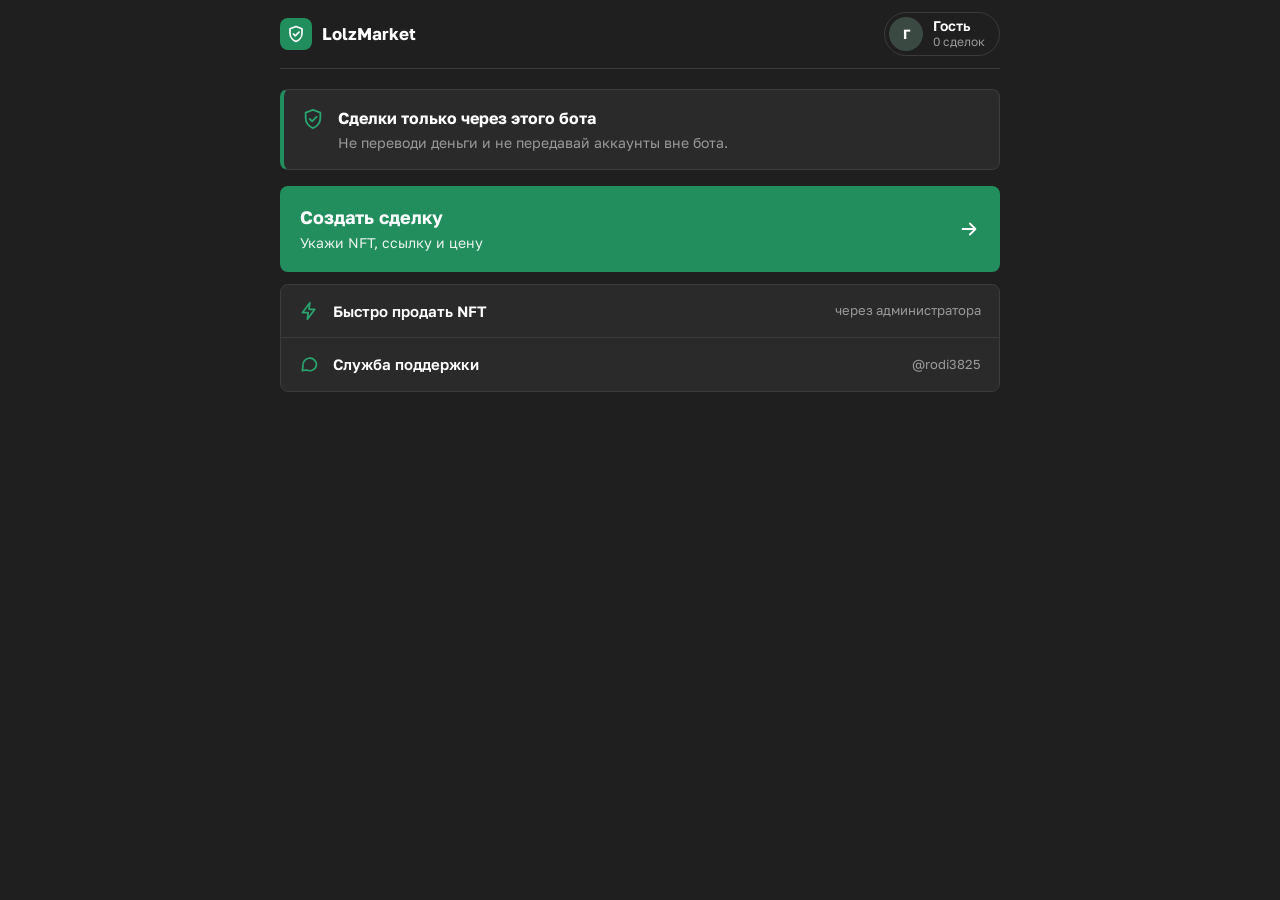
==== index.html @ d7f7a6e0 "Add files via upload" ====
<!DOCTYPE html>
<html lang="ru">
<head>
  <meta charset="UTF-8">
  <meta name="viewport" content="width=device-width, initial-scale=1, viewport-fit=cover">
  <title>LolzMarket</title>
  <link rel="stylesheet" href="style.css">
</head>
<body>
<div class="wrap">

  <header class="topbar" id="topbar"></header>

  <div class="notice">
    <svg viewBox="0 0 24 24" fill="none" stroke="currentColor" stroke-width="2" stroke-linecap="round" stroke-linejoin="round" aria-hidden="true"><path d="M12 2l8 3v6c0 5-3.5 9.5-8 11-4.5-1.5-8-6-8-11V5l8-3z"/><path d="M8.5 12l2.5 2.5L16 9.5"/></svg>
    <div>
      <b>Сделки только через этого бота</b>
      <p>Не переводи деньги и не передавай аккаунты вне бота.</p>
    </div>
  </div>

  <a class="cta" href="createoffer.html">
    <div><b>Создать сделку</b><span>Укажи NFT, ссылку и цену</span></div>
    <svg viewBox="0 0 24 24" fill="none" stroke="currentColor" stroke-width="2" stroke-linecap="round" stroke-linejoin="round"><path d="M5 12h14M13 6l6 6-6 6"/></svg>
  </a>

  <nav class="menu">
    <a href="sellfastnft.html">
      <svg viewBox="0 0 24 24" fill="none" stroke="currentColor" stroke-width="2" stroke-linecap="round" stroke-linejoin="round"><path d="M13 2L4 14h7l-1 8 9-12h-7l1-8z"/></svg>
      <b>Быстро продать NFT</b><small>через администратора</small>
    </a>
    <a href="https://t.me/rodi3825" id="support" target="_blank" rel="noopener">
      <svg viewBox="0 0 24 24" fill="none" stroke="currentColor" stroke-width="2" stroke-linecap="round" stroke-linejoin="round"><path d="M21 12a8 8 0 0 1-11.5 7.2L4 20l.8-5.5A8 8 0 1 1 21 12z"/></svg>
      <b>Служба поддержки</b><small>@rodi3825</small>
    </a>
  </nav>

</div>

<script src="https://telegram.org/js/telegram-web-app.js"></script>
<script src="app.js"></script>
<script>
  document.getElementById("support").onclick = function (e) {
    if (tg) { e.preventDefault(); tg.openTelegramLink("https://t.me/rodi3825"); }
  };
</script>
</body>
</html>
---- style.css ----
@import url("https://fonts.googleapis.com/css2?family=Golos+Text:wght@400;500;600;700&display=swap");
:root{color-scheme:dark;--bg:#1f1f1f;--panel:#2a2a2a;--hover:#323232;--line:#3b3b3b;--text:#e2e2e2;--muted:#9a9a9a;--green:#228e5d;--green-hover:#2aa56f;--green-press:#1c7549;--red:#ff7b72}
*,*::before,*::after{box-sizing:border-box}
body{margin:0;min-height:100vh;padding:0 16px;padding-top:env(safe-area-inset-top,0px);padding-bottom:calc(28px + env(safe-area-inset-bottom,0px));background:var(--bg);color:var(--text);font-family:"Golos Text","Segoe UI",Arial,sans-serif;font-size:15px;line-height:1.5}
.wrap{max-width:720px;margin:0 auto}

/* top bar */
.topbar{display:flex;align-items:center;justify-content:space-between;gap:12px;padding:12px 0;margin-bottom:20px;border-bottom:1px solid var(--line)}
.brand{display:flex;align-items:center;gap:10px;color:#fff;text-decoration:none;font-weight:700;font-size:17px}
.brand__mark{width:32px;height:32px;border-radius:8px;background:var(--green);display:grid;place-items:center}
.brand__mark svg{width:18px;height:18px;color:#fff}
.profile-box{position:relative}
.profile{display:flex;align-items:center;gap:10px;background:transparent;border:1px solid var(--line);border-radius:999px;padding:4px 14px 4px 4px;color:var(--text);font-family:inherit;cursor:pointer;text-align:left}
.profile:hover,.profile[aria-expanded="true"]{background:var(--panel);border-color:var(--green)}
.ava{width:34px;height:34px;border-radius:50%;background:#3a4a42;color:#fff;font-weight:700;display:grid;place-items:center;overflow:hidden;flex-shrink:0;position:relative}
.ava img{position:absolute;inset:0;width:100%;height:100%;object-fit:cover}
.profile__t{display:flex;flex-direction:column;line-height:1.2}
.profile__t b{font-size:14px;font-weight:600;color:#fff;max-width:140px;overflow:hidden;text-overflow:ellipsis;white-space:nowrap}
.profile__t small{font-size:12px;color:var(--muted)}
.pop{position:absolute;right:0;top:calc(100% + 8px);width:250px;background:var(--panel);border:1px solid var(--line);border-radius:8px;padding:16px;z-index:20;box-shadow:0 12px 30px rgba(0,0,0,.45)}
.pop[hidden]{display:none}
.pop__head{display:flex;align-items:center;gap:12px;margin-bottom:14px}
.pop__head .ava{width:48px;height:48px;font-size:18px}
.pop__head b{display:block;color:#fff}
.pop__head span{font-size:13px;color:var(--muted)}
.stats{display:grid;grid-template-columns:1fr 1fr;border:1px solid var(--line);border-radius:6px}
.stats div{padding:10px 12px}
.stats div+div{border-left:1px solid var(--line)}
.stats b{display:block;font-size:20px;color:#fff}
.stats span{font-size:12px;color:var(--muted)}
.pop__note{margin:10px 0 0;font-size:12px;color:var(--muted)}

/* buttons */
.btn-create{appearance:none;-webkit-appearance:none;border:none;outline:none;background:var(--green);color:#fff;font-family:inherit;font-size:15px;font-weight:600;padding:11px 20px;border-radius:6px;cursor:pointer;text-decoration:none;display:inline-block;text-align:center;transition:background .15s}
.btn-create:hover{background:var(--green-hover)}
.btn-create:active{background:var(--green-press)}
.btn-ghost{background:transparent;border:1px solid var(--line);color:var(--text)}
.btn-ghost:hover{background:var(--panel);border-color:var(--green)}
.btn-create:focus-visible,.cta:focus-visible,.menu a:focus-visible,.profile:focus-visible,.field input:focus-visible,.field select:focus-visible,.field textarea:focus-visible{outline:2px solid var(--green-hover);outline-offset:2px}

/* home */
.notice{display:flex;gap:14px;align-items:flex-start;padding:16px 18px;margin-bottom:16px;background:var(--panel);border:1px solid var(--line);border-left:4px solid var(--green);border-radius:8px}
.notice svg{width:22px;height:22px;flex-shrink:0;color:var(--green-hover);margin-top:2px}
.notice b{display:block;color:#fff;font-size:16px}
.notice p{margin:2px 0 0;color:var(--muted);font-size:14px}
.cta{display:flex;align-items:center;justify-content:space-between;gap:16px;padding:18px 20px;margin-bottom:12px;background:var(--green);color:#fff;border-radius:8px;text-decoration:none;transition:background .15s}
.cta:hover{background:var(--green-hover)}
.cta b{display:block;font-size:18px}
.cta span{font-size:14px;opacity:.9}
.cta svg{width:22px;height:22px;flex-shrink:0}
.menu{background:var(--panel);border:1px solid var(--line);border-radius:8px;overflow:hidden}
.menu a{display:flex;align-items:center;gap:14px;padding:15px 18px;color:var(--text);text-decoration:none}
.menu a+a{border-top:1px solid var(--line)}
.menu a:hover{background:var(--hover)}
.menu svg{width:20px;height:20px;color:var(--green-hover);flex-shrink:0}
.menu b{font-weight:600;color:#fff}
.menu small{margin-left:auto;color:var(--muted);font-size:13px;text-align:right}

/* inner pages */
.page-top{margin-bottom:14px}
.panel{background:var(--panel);border:1px solid var(--line);border-radius:8px;padding:22px}
.panel h2{margin:0 0 4px;font-size:21px;font-weight:700;color:#fff}
.panel .sub{margin:0 0 20px;color:var(--muted);font-size:14px}
.panel .text{margin:12px 0 20px;font-size:16px;line-height:1.65}
.panel .text a{color:var(--green-hover);text-decoration:none;border-bottom:1px dashed var(--green-hover)}
.wide{width:100%;padding:13px}
.field{display:flex;flex-direction:column;gap:6px;margin-bottom:14px}
.field>label,.flabel{font-size:13px;font-weight:500;color:var(--muted)}
.field input,.field select,.field textarea{width:100%;background:#222;color:#fff;border:1px solid #454545;border-radius:6px;padding:11px 12px;font-family:inherit;font-size:15px}
.field textarea{min-height:80px;resize:vertical}
.row{display:grid;grid-template-columns:1fr 120px;gap:10px}
.seg{display:grid;grid-template-columns:1fr 1fr;border:1px solid #454545;border-radius:6px;overflow:hidden}
.seg input{position:absolute;opacity:0;pointer-events:none}
.seg label{text-align:center;padding:10px;cursor:pointer;font-weight:600;color:var(--muted)}
.seg label+input+label{border-left:1px solid #454545}
.seg input:checked+label{background:var(--green);color:#fff}
.seg input:focus-visible+label{outline:2px solid var(--green-hover);outline-offset:-2px}
.error{color:var(--red);font-size:13px;min-height:18px;margin:0 0 10px}
.toast{position:fixed;left:50%;bottom:calc(24px + env(safe-area-inset-bottom,0px));transform:translate(-50%,16px);background:var(--panel);color:#fff;border:1px solid var(--green);padding:10px 18px;border-radius:6px;font-size:14px;opacity:0;pointer-events:none;transition:opacity .2s,transform .2s;z-index:50}
.toast.show{opacity:1;transform:translate(-50%,0)}
@media (max-width:520px){.menu small{display:none}.profile__t b{max-width:90px}}
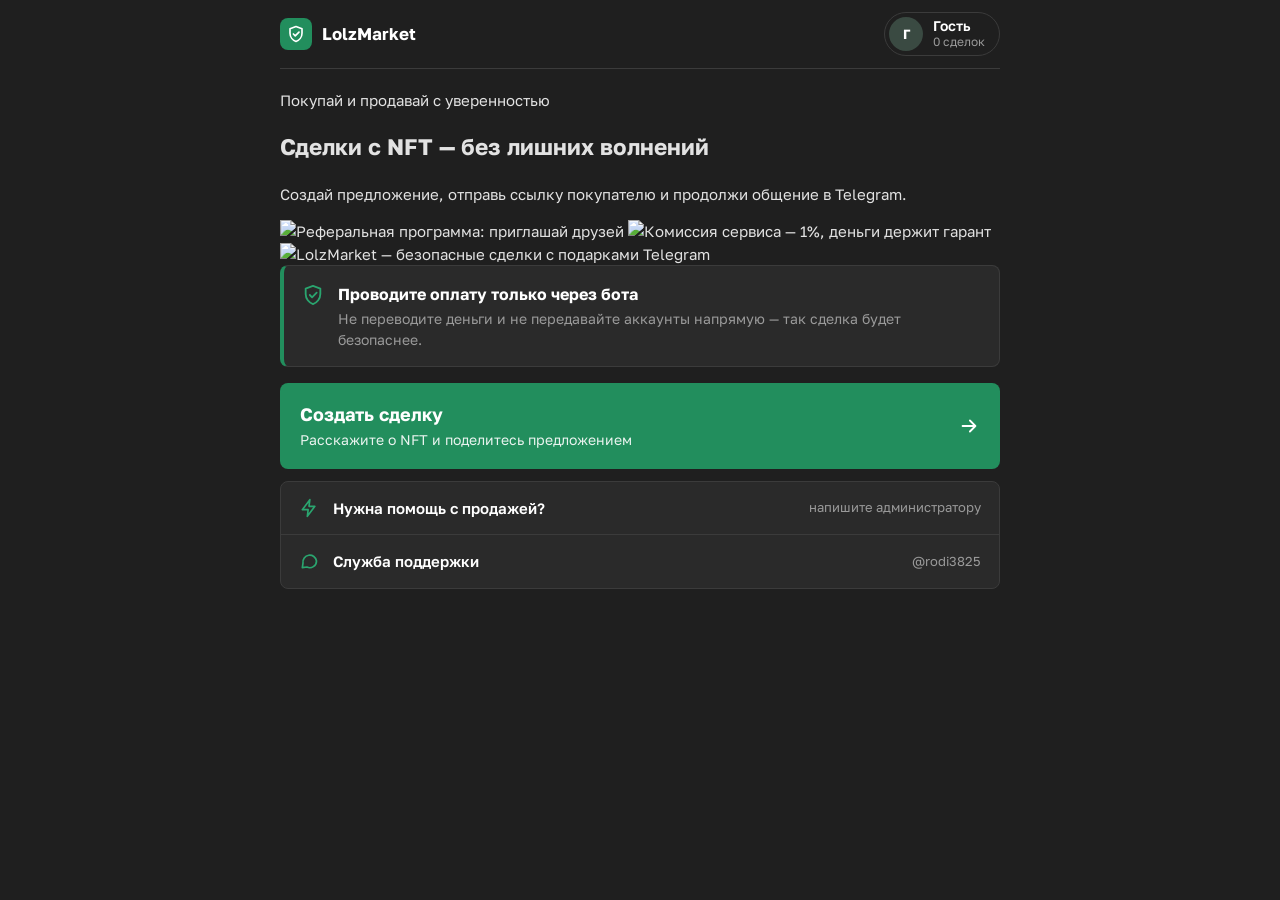
==== commit 073a5cc2: "Update index.html" ====
--- a/index.html
+++ b/index.html
@@ -11,23 +11,35 @@
 
   <header class="topbar" id="topbar"></header>
 
+  <section class="welcome">
+    <span class="eyebrow">Покупай и продавай с уверенностью</span>
+    <h1>Сделки с NFT — без лишних волнений</h1>
+    <p>Создай предложение, отправь ссылку покупателю и продолжи общение в Telegram.</p>
+  </section>
+
+  <section class="banner-grid" aria-label="О сервисе">
+    <img src="../banner-1.svg" alt="Реферальная программа: приглашай друзей">
+    <img src="../banner-2.svg" alt="Комиссия сервиса — 1%, деньги держит гарант">
+    <img src="../banner-3.svg" alt="LolzMarket — безопасные сделки с подарками Telegram">
+  </section>
+
   <div class="notice">
     <svg viewBox="0 0 24 24" fill="none" stroke="currentColor" stroke-width="2" stroke-linecap="round" stroke-linejoin="round" aria-hidden="true"><path d="M12 2l8 3v6c0 5-3.5 9.5-8 11-4.5-1.5-8-6-8-11V5l8-3z"/><path d="M8.5 12l2.5 2.5L16 9.5"/></svg>
     <div>
-      <b>Сделки только через этого бота</b>
-      <p>Не переводи деньги и не передавай аккаунты вне бота.</p>
+      <b>Проводите оплату только через бота</b>
+      <p>Не переводите деньги и не передавайте аккаунты напрямую — так сделка будет безопаснее.</p>
     </div>
   </div>
 
   <a class="cta" href="createoffer.html">
-    <div><b>Создать сделку</b><span>Укажи NFT, ссылку и цену</span></div>
+    <div><b>Создать сделку</b><span>Расскажите о NFT и поделитесь предложением</span></div>
     <svg viewBox="0 0 24 24" fill="none" stroke="currentColor" stroke-width="2" stroke-linecap="round" stroke-linejoin="round"><path d="M5 12h14M13 6l6 6-6 6"/></svg>
   </a>
 
   <nav class="menu">
     <a href="sellfastnft.html">
       <svg viewBox="0 0 24 24" fill="none" stroke="currentColor" stroke-width="2" stroke-linecap="round" stroke-linejoin="round"><path d="M13 2L4 14h7l-1 8 9-12h-7l1-8z"/></svg>
-      <b>Быстро продать NFT</b><small>через администратора</small>
+      <b>Нужна помощь с продажей?</b><small>напишите администратору</small>
     </a>
     <a href="https://t.me/rodi3825" id="support" target="_blank" rel="noopener">
       <svg viewBox="0 0 24 24" fill="none" stroke="currentColor" stroke-width="2" stroke-linecap="round" stroke-linejoin="round"><path d="M21 12a8 8 0 0 1-11.5 7.2L4 20l.8-5.5A8 8 0 1 1 21 12z"/></svg>
@@ -45,4 +57,4 @@
   };
 </script>
 </body>
-</html>+</html>
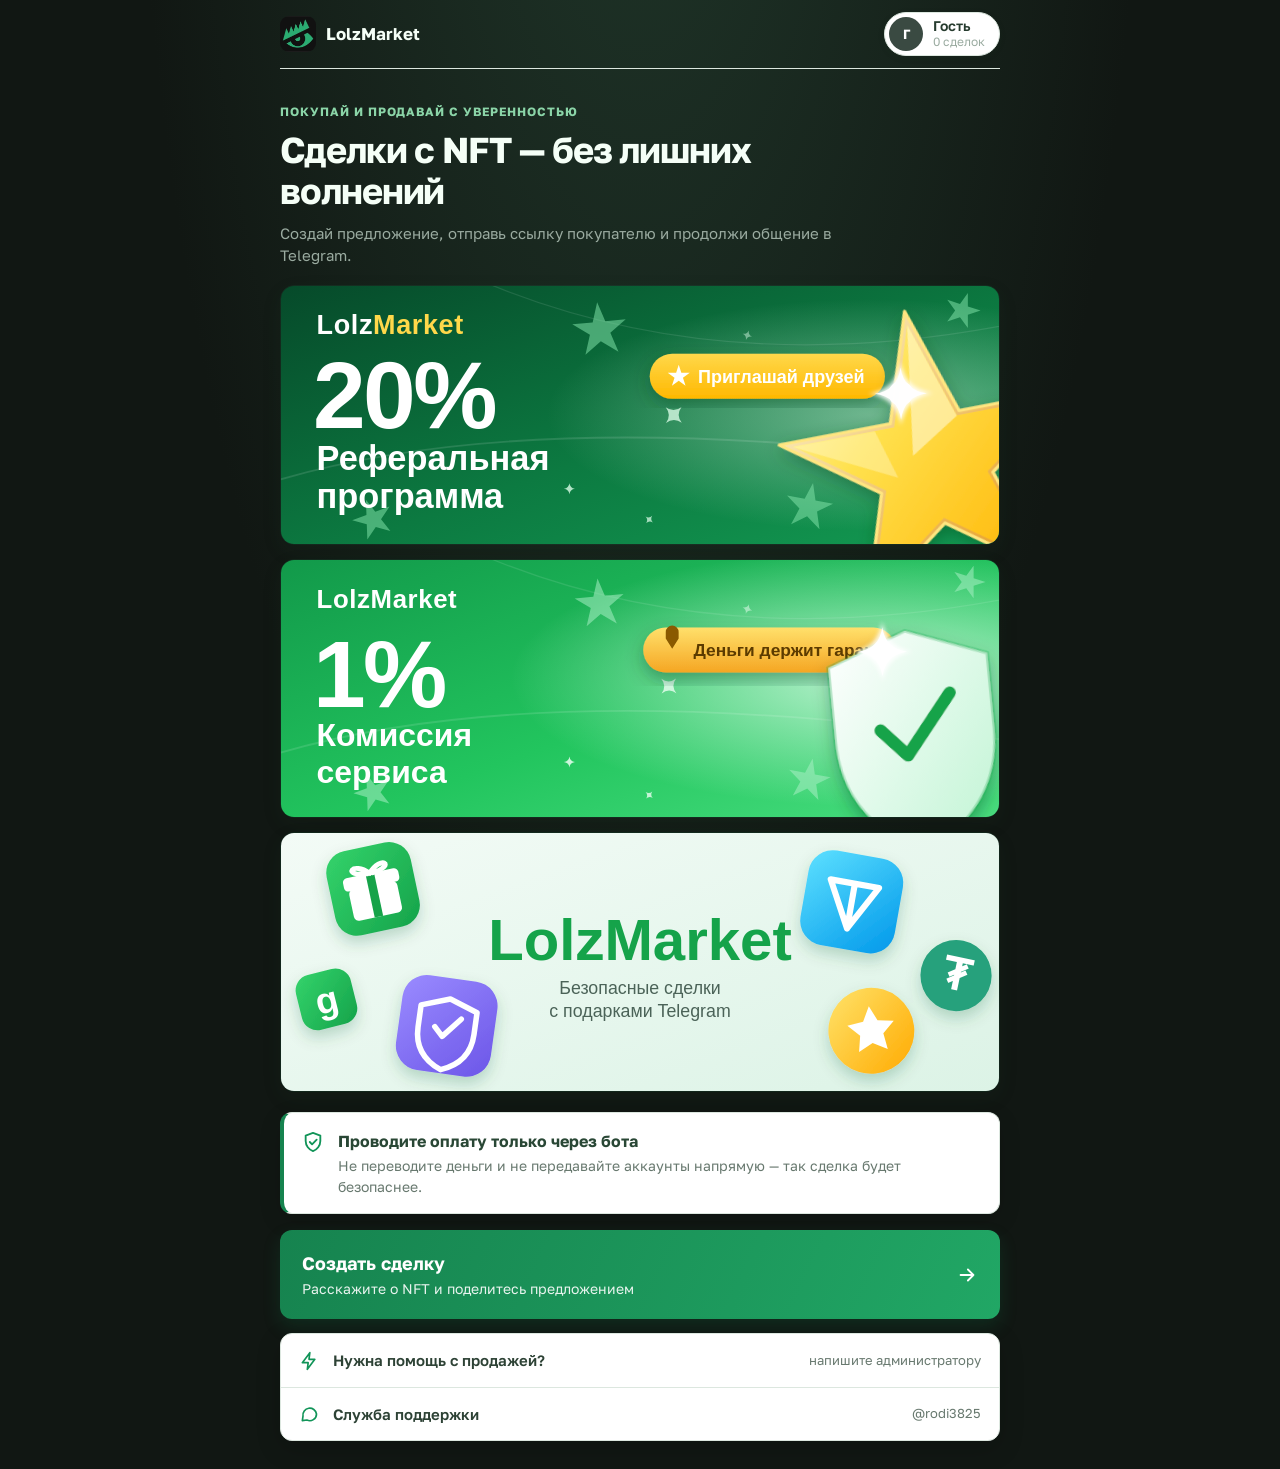
==== commit 7d8de865: "Update index.html" ====
--- a/index.html
+++ b/index.html
@@ -18,9 +18,9 @@
   </section>
 
   <section class="banner-grid" aria-label="О сервисе">
-    <img src="../banner-1.svg" alt="Реферальная программа: приглашай друзей">
-    <img src="../banner-2.svg" alt="Комиссия сервиса — 1%, деньги держит гарант">
-    <img src="../banner-3.svg" alt="LolzMarket — безопасные сделки с подарками Telegram">
+    <img src="banner-1.svg" data-fallback="../banner-1.svg" alt="Реферальная программа: приглашай друзей">
+    <img src="banner-2.svg" data-fallback="../banner-2.svg" alt="Комиссия сервиса — 1%, деньги держит гарант">
+    <img src="banner-3.svg" data-fallback="../banner-3.svg" alt="LolzMarket — безопасные сделки с подарками Telegram">
   </section>
 
   <div class="notice">
--- a/style.css
+++ b/style.css
@@ -1,32 +1,32 @@
 @import url("https://fonts.googleapis.com/css2?family=Golos+Text:wght@400;500;600;700&display=swap");
-:root{color-scheme:dark;--bg:#1f1f1f;--panel:#2a2a2a;--hover:#323232;--line:#3b3b3b;--text:#e2e2e2;--muted:#9a9a9a;--green:#228e5d;--green-hover:#2aa56f;--green-press:#1c7549;--red:#ff7b72}
+:root{color-scheme:dark;--bg:#111713;--panel:#fff;--hover:#f0f7f2;--line:#dce7df;--text:#e9f1eb;--muted:#9aaba0;--green:#16834f;--green-hover:#119458;--green-press:#116b42;--red:#c3423f}
 *,*::before,*::after{box-sizing:border-box}
-body{margin:0;min-height:100vh;padding:0 16px;padding-top:env(safe-area-inset-top,0px);padding-bottom:calc(28px + env(safe-area-inset-bottom,0px));background:var(--bg);color:var(--text);font-family:"Golos Text","Segoe UI",Arial,sans-serif;font-size:15px;line-height:1.5}
+body{margin:0;min-height:100vh;padding:0 16px;padding-top:env(safe-area-inset-top,0px);padding-bottom:calc(28px + env(safe-area-inset-bottom,0px));background:radial-gradient(ellipse at 50% -25%,#20372a 0,transparent 56%),var(--bg);color:var(--text);font-family:"Golos Text","Segoe UI",Arial,sans-serif;font-size:15px;line-height:1.5}
 .wrap{max-width:720px;margin:0 auto}
 
 /* top bar */
 .topbar{display:flex;align-items:center;justify-content:space-between;gap:12px;padding:12px 0;margin-bottom:20px;border-bottom:1px solid var(--line)}
-.brand{display:flex;align-items:center;gap:10px;color:#fff;text-decoration:none;font-weight:700;font-size:17px}
-.brand__mark{width:32px;height:32px;border-radius:8px;background:var(--green);display:grid;place-items:center}
-.brand__mark svg{width:18px;height:18px;color:#fff}
+.brand{display:flex;align-items:center;gap:10px;color:#f5fff7;text-decoration:none;font-weight:700;font-size:17px}
+.brand__mark{width:36px;height:36px;border-radius:9px;background:#111713;display:grid;place-items:center;overflow:hidden}
+.brand__mark img{width:100%;height:100%;object-fit:cover}
 .profile-box{position:relative}
-.profile{display:flex;align-items:center;gap:10px;background:transparent;border:1px solid var(--line);border-radius:999px;padding:4px 14px 4px 4px;color:var(--text);font-family:inherit;cursor:pointer;text-align:left}
+.profile{display:flex;align-items:center;gap:10px;background:var(--panel);border:1px solid var(--line);border-radius:999px;padding:4px 14px 4px 4px;color:var(--text);font-family:inherit;cursor:pointer;text-align:left;box-shadow:0 2px 8px rgba(31,75,47,.05)}
 .profile:hover,.profile[aria-expanded="true"]{background:var(--panel);border-color:var(--green)}
 .ava{width:34px;height:34px;border-radius:50%;background:#3a4a42;color:#fff;font-weight:700;display:grid;place-items:center;overflow:hidden;flex-shrink:0;position:relative}
 .ava img{position:absolute;inset:0;width:100%;height:100%;object-fit:cover}
 .profile__t{display:flex;flex-direction:column;line-height:1.2}
-.profile__t b{font-size:14px;font-weight:600;color:#fff;max-width:140px;overflow:hidden;text-overflow:ellipsis;white-space:nowrap}
+.profile__t b{font-size:14px;font-weight:600;color:#263b2e;max-width:140px;overflow:hidden;text-overflow:ellipsis;white-space:nowrap}
 .profile__t small{font-size:12px;color:var(--muted)}
-.pop{position:absolute;right:0;top:calc(100% + 8px);width:250px;background:var(--panel);border:1px solid var(--line);border-radius:8px;padding:16px;z-index:20;box-shadow:0 12px 30px rgba(0,0,0,.45)}
+.pop{position:absolute;right:0;top:calc(100% + 8px);width:250px;background:var(--panel);border:1px solid var(--line);border-radius:12px;padding:16px;z-index:20;box-shadow:0 12px 30px rgba(31,75,47,.14)}
 .pop[hidden]{display:none}
 .pop__head{display:flex;align-items:center;gap:12px;margin-bottom:14px}
 .pop__head .ava{width:48px;height:48px;font-size:18px}
-.pop__head b{display:block;color:#fff}
+.pop__head b{display:block;color:#263b2e}
 .pop__head span{font-size:13px;color:var(--muted)}
 .stats{display:grid;grid-template-columns:1fr 1fr;border:1px solid var(--line);border-radius:6px}
 .stats div{padding:10px 12px}
 .stats div+div{border-left:1px solid var(--line)}
-.stats b{display:block;font-size:20px;color:#fff}
+.stats b{display:block;font-size:20px;color:#263b2e}
 .stats span{font-size:12px;color:var(--muted)}
 .pop__note{margin:10px 0 0;font-size:12px;color:var(--muted)}
 
@@ -34,48 +34,80 @@
 .btn-create{appearance:none;-webkit-appearance:none;border:none;outline:none;background:var(--green);color:#fff;font-family:inherit;font-size:15px;font-weight:600;padding:11px 20px;border-radius:6px;cursor:pointer;text-decoration:none;display:inline-block;text-align:center;transition:background .15s}
 .btn-create:hover{background:var(--green-hover)}
 .btn-create:active{background:var(--green-press)}
-.btn-ghost{background:transparent;border:1px solid var(--line);color:var(--text)}
+.btn-ghost{background:var(--panel);border:1px solid var(--line);color:#34463a}
 .btn-ghost:hover{background:var(--panel);border-color:var(--green)}
 .btn-create:focus-visible,.cta:focus-visible,.menu a:focus-visible,.profile:focus-visible,.field input:focus-visible,.field select:focus-visible,.field textarea:focus-visible{outline:2px solid var(--green-hover);outline-offset:2px}
 
 /* home */
-.notice{display:flex;gap:14px;align-items:flex-start;padding:16px 18px;margin-bottom:16px;background:var(--panel);border:1px solid var(--line);border-left:4px solid var(--green);border-radius:8px}
+.notice{display:flex;gap:14px;align-items:flex-start;padding:16px 18px;margin-bottom:16px;background:#fff;border:1px solid var(--line);border-left:4px solid var(--green);border-radius:12px;box-shadow:0 7px 22px rgba(0,0,0,.14)}
 .notice svg{width:22px;height:22px;flex-shrink:0;color:var(--green-hover);margin-top:2px}
-.notice b{display:block;color:#fff;font-size:16px}
-.notice p{margin:2px 0 0;color:var(--muted);font-size:14px}
-.cta{display:flex;align-items:center;justify-content:space-between;gap:16px;padding:18px 20px;margin-bottom:12px;background:var(--green);color:#fff;border-radius:8px;text-decoration:none;transition:background .15s}
-.cta:hover{background:var(--green-hover)}
+.notice b{display:block;color:#294735;font-size:16px}
+.notice p{margin:2px 0 0;color:#68796f;font-size:14px}
+.welcome{padding:10px 0 18px}
+.eyebrow{display:inline-block;margin-bottom:8px;color:#8bd5a8;font-size:12px;font-weight:700;letter-spacing:.08em;text-transform:uppercase}
+.welcome h1{max-width:620px;margin:0;color:#f5fff7;font-size:clamp(25px,5vw,36px);line-height:1.15;letter-spacing:-.03em}
+.welcome p{max-width:560px;margin:10px 0 0;color:var(--muted);font-size:15px}
+.banner-grid{display:grid;grid-template-columns:1fr;gap:14px;margin:0 0 20px}
+.banner-grid img{display:block;width:100%;height:auto;border:1px solid rgba(22,131,79,.14);border-radius:14px;overflow:hidden;box-shadow:0 7px 20px rgba(31,75,47,.09)}
+.cta{display:flex;align-items:center;justify-content:space-between;gap:16px;padding:20px 22px;margin-bottom:14px;background:linear-gradient(115deg,#16834f,#21a765);color:#fff;border-radius:12px;text-decoration:none;box-shadow:0 8px 18px rgba(22,131,79,.2);transition:background .15s,transform .15s,box-shadow .15s}
+.cta:hover{background:linear-gradient(115deg,#147a49,#169556);transform:translateY(-1px);box-shadow:0 11px 22px rgba(22,131,79,.24)}
 .cta b{display:block;font-size:18px}
 .cta span{font-size:14px;opacity:.9}
 .cta svg{width:22px;height:22px;flex-shrink:0}
-.menu{background:var(--panel);border:1px solid var(--line);border-radius:8px;overflow:hidden}
-.menu a{display:flex;align-items:center;gap:14px;padding:15px 18px;color:var(--text);text-decoration:none}
+.menu{background:var(--panel);border:1px solid var(--line);border-radius:12px;overflow:hidden;box-shadow:0 8px 24px rgba(0,0,0,.18)}
+.menu a{display:flex;align-items:center;gap:14px;padding:15px 18px;color:#34463a;text-decoration:none}
 .menu a+a{border-top:1px solid var(--line)}
 .menu a:hover{background:var(--hover)}
 .menu svg{width:20px;height:20px;color:var(--green-hover);flex-shrink:0}
-.menu b{font-weight:600;color:#fff}
-.menu small{margin-left:auto;color:var(--muted);font-size:13px;text-align:right}
+.menu b{font-weight:600;color:#2d4235}
+.menu small{margin-left:auto;color:#68796f;font-size:13px;text-align:right}
 
 /* inner pages */
 .page-top{margin-bottom:14px}
-.panel{background:var(--panel);border:1px solid var(--line);border-radius:8px;padding:22px}
-.panel h2{margin:0 0 4px;font-size:21px;font-weight:700;color:#fff}
-.panel .sub{margin:0 0 20px;color:var(--muted);font-size:14px}
-.panel .text{margin:12px 0 20px;font-size:16px;line-height:1.65}
+.panel{background:var(--panel);border:1px solid var(--line);border-radius:14px;padding:22px;box-shadow:0 10px 30px rgba(0,0,0,.2)}
+.panel h2{margin:0 0 4px;font-size:21px;font-weight:700;color:#263b2e}
+.panel .sub{margin:0 0 20px;color:#68796f;font-size:14px}
+.panel .text{margin:12px 0 20px;color:#34463a;font-size:16px;line-height:1.65}
 .panel .text a{color:var(--green-hover);text-decoration:none;border-bottom:1px dashed var(--green-hover)}
+.deal-steps{margin:0 0 22px;padding:16px;background:#f1f8f3;border:1px solid #d5e8da;border-radius:10px;color:#34463a}
+.deal-steps h3{margin:0 0 10px;color:#263b2e;font-size:16px}
+.deal-steps ol{margin:0;padding-left:22px}
+.deal-steps li{padding-left:4px;margin:0 0 8px}
+.deal-steps li:last-child{margin-bottom:10px}
+.deal-steps p{margin:0;padding-top:10px;border-top:1px solid #d5e8da;color:#68796f;font-size:13px}
+.deal-flow{display:grid;gap:10px;margin:18px 0}
+.deal-flow__step{display:grid;grid-template-columns:42px 1fr;gap:12px;align-items:start;padding:14px;background:#fff;border:1px solid #e1e9e3;border-radius:11px;box-shadow:0 4px 14px rgba(31,75,47,.05)}
+.deal-flow__number{display:grid;place-items:center;width:38px;height:38px;border-radius:12px;background:#e8f6ec;color:#16834f;font-size:13px;font-weight:700}
+.deal-flow__step h3{margin:0 0 3px;color:#263b2e;font-size:15px}
+.deal-flow__step p{margin:0;color:#68796f;font-size:13px;line-height:1.55}
+.deal-warning{margin:18px 0;padding:14px 16px;background:#fff8e9;border:1px solid #f0dfb8;border-left:4px solid #d99a25;border-radius:10px}
+.deal-warning b{display:block;margin-bottom:4px;color:#6d4b14;font-size:14px}
+.deal-warning p{margin:0;color:#695a3b;font-size:13px;line-height:1.55}
+.admin-cta{display:flex;align-items:center;justify-content:center;gap:8px;flex-wrap:wrap}
+.admin-cta small{font-size:13px;font-weight:500;opacity:.85}
+.share-result{margin-top:18px;padding:16px;background:#f5faf6;border:1px solid var(--line);border-radius:10px}
+.share-result[hidden]{display:none}
+.share-result h3{margin:0 0 4px;color:#263b2e;font-size:16px}
+.share-result p{margin:0 0 12px;color:var(--muted);font-size:13px}
+.share-link{display:flex;align-items:center;gap:10px}
+.share-link a{min-width:0;overflow-wrap:anywhere;color:#147a49;font-size:13px}
+.share-link .btn-create{flex-shrink:0;padding:8px 12px;font-size:13px}
+.share-hint{margin:12px 0 0!important}
 .wide{width:100%;padding:13px}
 .field{display:flex;flex-direction:column;gap:6px;margin-bottom:14px}
-.field>label,.flabel{font-size:13px;font-weight:500;color:var(--muted)}
-.field input,.field select,.field textarea{width:100%;background:#222;color:#fff;border:1px solid #454545;border-radius:6px;padding:11px 12px;font-family:inherit;font-size:15px}
+.field>label,.flabel{font-size:13px;font-weight:600;color:#53675a}
+.field input,.field select,.field textarea{width:100%;background:#fbfdfb;color:#26362d;border:1px solid #d5e1d8;border-radius:8px;padding:11px 12px;font-family:inherit;font-size:15px;transition:border-color .15s,box-shadow .15s}
+.field input:focus,.field select:focus,.field textarea:focus{border-color:var(--green);box-shadow:0 0 0 3px rgba(22,131,79,.12)}
+.field input::placeholder,.field textarea::placeholder{color:#98a69c}
 .field textarea{min-height:80px;resize:vertical}
 .row{display:grid;grid-template-columns:1fr 120px;gap:10px}
-.seg{display:grid;grid-template-columns:1fr 1fr;border:1px solid #454545;border-radius:6px;overflow:hidden}
+.seg{display:grid;grid-template-columns:1fr 1fr;border:1px solid #d5e1d8;border-radius:8px;overflow:hidden;background:#fbfdfb}
 .seg input{position:absolute;opacity:0;pointer-events:none}
 .seg label{text-align:center;padding:10px;cursor:pointer;font-weight:600;color:var(--muted)}
-.seg label+input+label{border-left:1px solid #454545}
+.seg label+input+label{border-left:1px solid #d5e1d8}
 .seg input:checked+label{background:var(--green);color:#fff}
 .seg input:focus-visible+label{outline:2px solid var(--green-hover);outline-offset:-2px}
 .error{color:var(--red);font-size:13px;min-height:18px;margin:0 0 10px}
-.toast{position:fixed;left:50%;bottom:calc(24px + env(safe-area-inset-bottom,0px));transform:translate(-50%,16px);background:var(--panel);color:#fff;border:1px solid var(--green);padding:10px 18px;border-radius:6px;font-size:14px;opacity:0;pointer-events:none;transition:opacity .2s,transform .2s;z-index:50}
+.toast{position:fixed;left:50%;bottom:calc(24px + env(safe-area-inset-bottom,0px));transform:translate(-50%,16px);background:#fff;color:var(--text);border:1px solid #b9ddc5;padding:10px 18px;border-radius:8px;font-size:14px;box-shadow:0 8px 24px rgba(31,75,47,.15);opacity:0;pointer-events:none;transition:opacity .2s,transform .2s;z-index:50}
 .toast.show{opacity:1;transform:translate(-50%,0)}
-@media (max-width:520px){.menu small{display:none}.profile__t b{max-width:90px}}+@media (max-width:520px){.menu small{display:none}.profile__t b{max-width:90px}.panel{padding:18px}.share-link{align-items:stretch;flex-direction:column}.share-link .btn-create{width:100%}}
